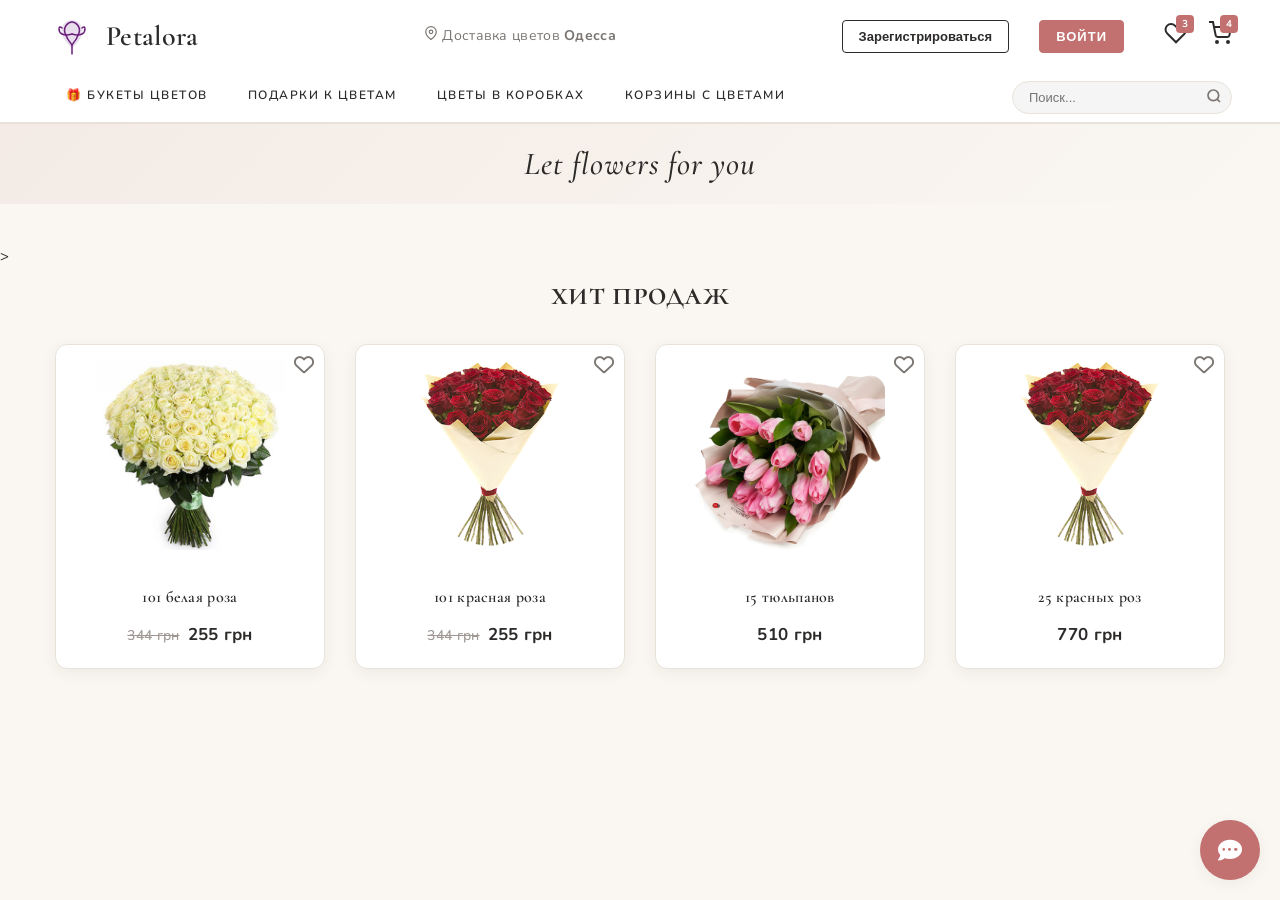
==== index.html @ 62cc8203 "fresh start" ====
<!DOCTYPE html>
<html lang="ru">
<head>
    <meta charset="UTF-8">
    <meta name="viewport" content="width=device-width, initial-scale=1.0">
    <title>Petalora — Бутик флористики</title>
    
    <link rel="stylesheet" href="https://cdnjs.cloudflare.com/ajax/libs/font-awesome/6.4.0/css/all.min.css">
    <link href="https://fonts.googleapis.com/css2?family=Cormorant+Garamond:ital,wght@0,400;0,500;0,600;1,400;1,500&family=Nunito:wght@400;500;600;700&display=swap" rel="stylesheet">
    
    <link rel="stylesheet" href="css/style.css">
</head>
<body>

    <div id="header-container"></div>

    <div class="hero-banner">
        <div class="container hero-inner">
            <div class="hero-text">
                <h1>Let flowers for you</h1>
            </div>
        </div>
    </div>>

    <main class="container">
        <div class="section-header">
            <h2>Хит продаж</h2>
        </div>
        
        <div class="product-grid">
            <div class="product-card">
                <i class="far fa-heart wishlist-icon"></i>
                <img src="assets/images/101 rose.jpg" alt="101 белая роза">
                <div class="product-title">101 белая роза</div>
                <div class="price-block">
                    <span class="old-price">344 грн</span>
                    <span class="new-price">255 грн</span>
                </div>
            </div>

            <div class="product-card">
                <i class="far fa-heart wishlist-icon"></i>
                <img src="assets/images/25_red_rose.png" alt="101 красная роза">
                <div class="product-title">101 красная роза</div>
                <div class="price-block">
                    <span class="old-price">344 грн</span>
                    <span class="new-price">255 грн</span>
                </div>
            </div>

            <div class="product-card">
                <i class="far fa-heart wishlist-icon"></i>
                <img src="assets/images/15_pink_tulpans.avif" alt="15 тюльпанов">
                <div class="product-title">15 тюльпанов</div>
                <div class="price-block">
                    <span class="new-price">510 грн</span>
                </div>
            </div>

            <div class="product-card">
                <i class="far fa-heart wishlist-icon"></i>
                <img src="assets/images/25_red_rose.png" alt="25 красных роз">
                <div class="product-title">25 красных роз</div>
                <div class="price-block">
                    <span class="new-price">770 грн</span>
                </div>
            </div>
        </div>
    </main>

    <div class="chat-widget" id="chatWidget"> 
        <div class="chat-header">
            <div class="chat-header-info" style="display:flex; align-items:center; gap:10px;">
                <div class="chat-avatar"><i class="fas fa-user-circle"></i></div>
                <div>
                    <strong>София</strong><br>
                    <small style="font-weight:normal;">Консультант</small>
                </div>
            </div>
            <button class="close-chat-btn" id="closeChatBtn" style="background:none; border:none; color:white; cursor:pointer;"><i class="fas fa-times"></i></button>
        </div>
        <div class="chat-body">
            <div class="msg bot-msg">Здравствуйте! Я могу вам чем-то помочь?</div>
        </div>
        <div class="chat-input">
            <input type="text" placeholder="Введите сообщение...">
            <i class="fas fa-paper-plane" style="color: #ccc;"></i>
        </div>
    </div>
    <button class="open-chat-btn" id="openChatBtn">
        <i class="fas fa-comment-dots"></i>
    </button>

    <script src="js/main.js"></script>
</body>
</html>
---- css/style.css ----
/* =========================================
   1. ПАЛИТРА И БАЗОВЫЕ НАСТРОЙКИ
   ========================================= */
:root {
    --bg-milky: #FAF7F2;      
    --accent-rose: #C27070;   
    --accent-sage: #849383;   
    --text-main: #2D2B2A;     
    --text-light: #7A7571;    
    
    --card: #FFFFFF;
    --border: #E8E2DA;
    --shadow: 0 4px 15px rgba(45, 43, 42, 0.06);

    /* Обратная совместимость для JS */
    --purple: var(--text-main); 
    --purple-dark: var(--text-main);
    --pink: var(--accent-rose);
    --purple-nav: #FFFFFF;    
    --pink-accent: var(--accent-rose);
    --bg-light: var(--bg-milky);
    --text-dark: var(--text-main);
    --text-gray: var(--text-light);
}

* {
    margin: 0;
    padding: 0;
    box-sizing: border-box;
}

body {
    background-color: var(--bg-milky);
    color: var(--text-main);
    font-family: 'Nunito', sans-serif;
    font-size: 15px;
    line-height: 1.6;
    letter-spacing: 0.3px;
    min-height: 100vh;
}

.container {
    width: 100%;
    max-width: 1200px;
    margin: 0 auto;
    padding: 0 15px;
}

/* =========================================
   2. ТИПОГРАФИКА (ПРЕМИУМ)
   ========================================= */
h1, h2, h3, .logo, .card-title, .product-title, .section-header h2 {
    font-family: 'Cormorant Garamond', serif;
    font-weight: 600;
    color: var(--text-main);
}

/* =========================================
   3. ШАПКА И НАВИГАЦИЯ
   ========================================= */
header, .top-header, nav, .main-nav {
    background-color: #FFFFFF;
    border-bottom: 1px solid var(--border);
}

.header-top {
    display: flex;
    justify-content: space-between;
    align-items: center;
    padding: 12px 48px;
}

.logo {
    font-size: 28px;
    text-decoration: none;
    display: flex;
    align-items: center;
    gap: 10px;
}

.header-city {
    font-size: 14px;
    color: var(--text-light);
}

.header-icons {
    display: flex;
    align-items: center;
    gap: 20px;
}

.icon-btn {
    background: none;
    border: none;
    cursor: pointer;
    color: var(--text-main);
    transition: 0.2s;
    position: relative;
}

.icon-btn:hover {
    color: var(--accent-rose);
}

.icon-btn svg {
    width: 24px;
    height: 24px;
}

.badge, .badge-count {
    position: absolute;
    top: -6px;
    right: -6px;
    background: var(--accent-rose);
    color: #fff;
    border-radius: 4px;
    width: 18px;
    height: 18px;
    font-size: 10px;
    font-weight: 700;
    display: flex;
    align-items: center;
    justify-content: center;
}

nav {
    padding: 0 48px;
    display: flex;
    justify-content: space-between;
    align-items: center;
}

.nav-links {
    display: flex;
    gap: 4px;
}

.nav-link, .menu a, .menu li {
    color: var(--text-main);
    text-decoration: none;
    font-size: 12px;
    font-weight: 600;
    text-transform: uppercase;
    letter-spacing: 1.5px;
    padding: 14px 18px;
    border-bottom: 3px solid transparent;
    transition: 0.2s;
}

.nav-link:hover, .menu a:hover {
    color: var(--accent-rose);
    border-bottom-color: var(--accent-rose);
}

.search-wrap { position: relative; display: flex; align-items: center; }
.search-input { background: #f5f5f5; border: 1px solid var(--border); border-radius: 20px; padding: 8px 40px 8px 16px; font-size: 13px; width: 220px; outline: none; transition: 0.3s; }
.search-btn { position: absolute; right: 10px; background: none; border: none; cursor: pointer; color: var(--text-light); }

/* =========================================
   4. КНОПКИ (УНИВЕРСАЛЬНЫЕ)
   ========================================= */
.btn-auth {
    width: 100%;
    background-color: var(--text-main);
    color: #ffffff;
    border: 1px solid var(--text-main);
    padding: 18px;
    border-radius: 4px;
    font-size: 16px;
    font-weight: 600;
    cursor: pointer;
    transition: all 0.3s ease;
}

.btn-auth:hover { background-color: transparent; color: var(--text-main); }

.btn-outline {
    background-color: transparent;
    color: var(--text-main);
    border: 1px solid var(--text-main);
    padding: 8px 16px;
    border-radius: 4px;
    font-size: 13px;
    font-weight: 600;
    cursor: pointer;
    transition: all 0.3s ease;
}

.btn-outline:hover { background-color: var(--text-main); color: #ffffff; }

.btn-primary, .btn-pink, .checkout-btn {
    background-color: var(--accent-rose);
    color: #ffffff;
    border: 1px solid var(--accent-rose);
    padding: 12px 24px;
    border-radius: 4px;
    font-size: 13px;
    font-weight: 600;
    text-transform: uppercase;
    letter-spacing: 1px;
    cursor: pointer;
    transition: all 0.3s ease;
}

.btn-primary:hover, .btn-pink:hover, .checkout-btn:hover { background-color: transparent; color: var(--accent-rose); }

.btn-social {
    flex: 1;
    display: flex;
    align-items: center;
    justify-content: center;
    gap: 12px;
    padding: 15px;
    background-color: #ffffff;
    border: 1px solid var(--border);
    border-radius: 4px;
    font-size: 16px;
    font-weight: 600;
    color: var(--text-main);
    cursor: pointer;
    transition: 0.3s;
}

.btn-social:hover { background-color: var(--bg-milky); border-color: var(--text-light); }
.btn-cart {
    width: calc(100% - 30px);
    margin: 15px auto;
    background-color: transparent;
    color: var(--text-main);
    border: 1px solid var(--text-main);
    padding: 10px;
    border-radius: 4px;
    font-size: 12px;
    font-weight: 600;
    text-transform: uppercase;
    letter-spacing: 1px;
    cursor: pointer;
    transition: all 0.3s ease;
}

.btn-cart:hover {
    background-color: var(--text-main);
    color: #ffffff;
}

/* =========================================
   5. ГЛАВНЫЙ БАННЕР И ТОВАРЫ
   ========================================= */
.hero-banner {
    background: linear-gradient(135deg, #F4EBE6 0%, #FAF7F2 100%);
    height: 80px;
    display: flex;
    align-items: center;
    justify-content: center;
    margin-bottom: 40px;
}

.hero-inner { text-align: center; width: 100%; max-width: 1200px; padding: 0 48px;}
.hero-text { margin: 0 auto; }
.hero-text h1 { font-size: 32px; line-height: 1; font-style: italic; font-weight: 500; letter-spacing: 1px; margin: 0; }

.section-header { text-align: center; margin: 0 0 25px; }
.section-header h2 { font-size: 32px; text-transform: lowercase; font-variant: small-caps; }

.product-grid { display: grid; grid-template-columns: repeat(4, 1fr); gap: 30px; margin-bottom: 50px; }

.product-card {
    background: var(--card);
    border: 1px solid var(--border);
    border-radius: 12px;
    padding-bottom: 20px;
    text-align: center;
    position: relative;
    overflow: hidden;
    transition: 0.3s;
    box-shadow: var(--shadow);
    display: flex;
    flex-direction: column;
}

.product-card:hover { transform: translateY(-8px); box-shadow: 0 12px 25px rgba(45, 43, 42, 0.1); }
.product-card img { 
    width: 100%; 
    height: 220px; /* Чуть увеличили высоту, чтобы букеты дышали */
    object-fit: contain; /* ВАЖНО: теперь букеты не обрезаются, а вписываются целиком */
    padding: 15px; /* Аккуратный отступ от краев карточки */
    margin-bottom: 5px; 
}

.wishlist-icon { position: absolute; top: 10px; right: 10px; color: var(--text-light); font-size: 20px; cursor: pointer; }
.product-title { font-size: 16px; margin: 15px 0 5px; }

.price-block { display: flex; justify-content: center; align-items: baseline; gap: 8px; margin-top: 5px; }
.old-price { font-size: 14px; color: #9E9692; text-decoration: line-through; font-weight: 500; }
.new-price { font-size: 17px; font-weight: 700; color: var(--text-main); }

/* =========================================
   6. СТРАНИЦА АВТОРИЗАЦИИ
   ========================================= */
.auth-page-bg { background-color: var(--bg-milky); }
.auth-wrapper { display: flex; justify-content: center; align-items: center; padding: 60px 15px; min-height: calc(100vh - 120px); }
.auth-card { background: var(--card); width: 100%; max-width: 550px; border-radius: 16px; box-shadow: var(--shadow); padding: 50px 60px; border: 1px solid var(--border); }

.auth-tabs { display: flex; border-bottom: 1px solid var(--border); margin-bottom: 25px; }
.auth-tab { flex: 1; text-align: center; padding: 15px 0; cursor: pointer; font-size: 16px; color: var(--text-light); border-bottom: 2px solid transparent; transition: all 0.3s; }
.auth-tab.active { color: var(--text-main); font-weight: 700; border-bottom: 2px solid var(--accent-rose); }
.auth-tab:hover { color: var(--text-main); }

.auth-form { display: none; }
.auth-form.active { display: block; }
.form-group { margin-bottom: 15px; }
.form-row { display: flex; gap: 15px; }

.form-label { display: block; font-size: 13px; color: var(--text-light); margin-bottom: 8px; font-weight: 600; }
.form-input { width: 100%; padding: 14px 16px; border: 1px solid var(--border); border-radius: 4px; font-size: 15px; outline: none; transition: 0.2s; background: #fff; color: var(--text-main); }
.form-input:focus { border-color: var(--text-main); }

.password-wrapper { position: relative; display: flex; align-items: center; }
.password-wrapper .form-input { padding-right: 50px; }
.toggle-password { position: absolute; right: 18px; background: none; border: none; color: var(--text-light); font-size: 18px; cursor: pointer; outline: none; transition: 0.2s; }
.toggle-password:hover { color: var(--text-main); }

.forgot-link { display: block; text-align: right; font-size: 13px; color: var(--text-main); margin-bottom: 20px; text-decoration: underline; }
.auth-divider { display: flex; align-items: center; text-align: center; color: var(--text-light); font-size: 12px; margin: 25px 0; }
.auth-divider::before, .auth-divider::after { content: ''; flex: 1; border-bottom: 1px solid var(--border); }
.auth-divider::before { margin-right: 15px; }
.auth-divider::after { margin-left: 15px; }

.auth-footer { text-align: center; font-size: 13px; color: var(--text-light); }
.auth-footer span { color: var(--text-main); cursor: pointer; font-weight: 700; text-decoration: underline; }

/* =========================================
   7. ЛИЧНЫЙ КАБИНЕТ (ПРОФИЛЬ)
   ========================================= */
.profile-layout { display: grid; grid-template-columns: 240px 1fr; gap: 24px; max-width: 1200px; margin: 40px auto; padding: 0 48px; }

.sidebar { background: var(--card); border-radius: 12px; box-shadow: var(--shadow); border: 1px solid var(--border); height: fit-content; overflow: hidden; }
.sidebar-avatar { display: flex; flex-direction: column; align-items: center; padding: 32px 20px 24px; border-bottom: 1px solid var(--border); }
.avatar-circle { width: 72px; height: 72px; border-radius: 50%; background: var(--bg-milky); display: flex; align-items: center; justify-content: center; margin-bottom: 14px; border: 1px solid var(--border); }
.sidebar-name { font-weight: 700; font-size: 16px; }
.sidebar-email { font-size: 13px; color: var(--text-light); margin-top: 4px; }

.sidebar-item { display: flex; align-items: center; gap: 12px; padding: 13px 20px; font-size: 14px; font-weight: 500; cursor: pointer; transition: all .2s; color: var(--text-main); border-left: 3px solid transparent; }
.sidebar-item:hover { background: var(--bg-milky); color: var(--accent-rose); }
.sidebar-item.active { color: var(--text-main); border-left-color: var(--text-main); background: var(--bg-milky); font-weight: 700; }
.sidebar-item.danger { color: #e74c3c; }
.sidebar-item.danger:hover { background: #fdecea; border-left-color: #e74c3c; color: #c0392b; }
.sidebar-item svg { width: 20px; height: 20px; flex-shrink: 0; }
.sidebar-badge { margin-left: auto; background: var(--accent-rose); color: #fff; border-radius: 4px; padding: 2px 8px; font-size: 11px; font-weight: 700; }

.content-card { background: var(--card); border-radius: 12px; box-shadow: var(--shadow); border: 1px solid var(--border); padding: 36px; display: none; }
.content-card.active { display: block; }
.card-title { font-family: 'Cormorant Garamond', serif; font-size: 26px; font-weight: 600; margin-bottom: 4px; }
.card-subtitle { font-size: 13px; color: var(--text-light); margin-bottom: 28px; }

/* --- Избранное --- */
.fav-grid { display: grid; grid-template-columns: repeat(3, 1fr); gap: 20px; }
.fav-card { border: 1px solid var(--border); border-radius: 12px; background: #fff; position: relative; overflow: hidden; transition: 0.3s; }
.fav-card:hover { transform: translateY(-4px); box-shadow: var(--shadow); }
.fav-img { height: 160px; display: flex; align-items: center; justify-content: center; font-size: 64px; background: var(--bg-milky); }
.fav-remove { position: absolute; top: 10px; right: 10px; width: 32px; height: 32px; border-radius: 50%; background: #fff; border: 1px solid var(--border); cursor: pointer; display: flex; align-items: center; justify-content: center; transition: 0.2s; color: var(--text-light); }
.fav-remove:hover { background: var(--accent-rose); color: #fff; border-color: var(--accent-rose); }
.fav-info { padding: 14px; text-align: center; }
.fav-name { font-weight: 600; font-size: 14px; }
.fav-price { color: var(--text-main); font-weight: 700; font-size: 16px; margin: 4px 0 10px; }
.fav-add-cart { width: 100%; background: var(--text-main); color: #fff; border: 1px solid var(--text-main); border-radius: 4px; padding: 9px; cursor: pointer; transition: 0.2s; font-weight: 600; }
.fav-add-cart:hover { background: transparent; color: var(--text-main); }

/* --- Корзина --- */
.cart-layout { display: grid; grid-template-columns: 1fr 300px; gap: 24px; align-items: start; }
.cart-items { display: flex; flex-direction: column; gap: 14px; }
.cart-item { display: flex; gap: 16px; align-items: center; border: 1px solid var(--border); border-radius: 12px; padding: 16px; background: #fff; }
.cart-item-img { width: 80px; height: 80px; border-radius: 8px; background: var(--bg-milky); display: flex; align-items: center; justify-content: center; font-size: 40px; }
.cart-item-details { flex: 1; }
.qty-control { display: flex; align-items: center; gap: 10px; }
.qty-btn { width: 30px; height: 30px; border-radius: 4px; border: 1px solid var(--border); background: #fff; cursor: pointer; font-weight: 600; }
.cart-item-remove { background: none; border: none; cursor: pointer; color: #ccc; transition: 0.2s; }
.cart-item-remove:hover { color: #e74c3c; }
.cart-summary { border: 1px solid var(--border); border-radius: 12px; padding: 24px; background: #fff; }
.summary-row { display: flex; justify-content: space-between; font-size: 14px; margin-bottom: 12px; color: var(--text-light); }
.summary-row.total { font-size: 18px; font-weight: 700; color: var(--text-main); border-top: 1px solid var(--border); padding-top: 12px; margin-top: 8px; }
.promo-input { width: 100%; border: 1px solid var(--border); border-radius: 4px; padding: 10px 14px; outline: none; margin: 16px 0; }

/* --- Заказы и Адреса --- */
.order-card { border: 1px solid var(--border); border-radius: 12px; padding: 20px; margin-bottom: 16px; background: #fff; }
.order-header { display: flex; justify-content: space-between; align-items: center; margin-bottom: 14px; }
.order-status { font-size: 12px; font-weight: 700; padding: 4px 12px; border-radius: 4px; }
.status-delivered { background: #e8f8f0; color: #27ae60; }
.status-pending { background: #fff8e1; color: #f39c12; }
.order-item-chip { background: var(--bg-milky); border-radius: 4px; padding: 8px 12px; font-size: 13px; display: inline-flex; margin: 0 5px 5px 0; border: 1px solid var(--border); }

.address-card { border: 1px solid var(--border); border-radius: 12px; padding: 16px 20px; display: flex; align-items: center; justify-content: space-between; margin-bottom: 12px; background: #fff; }
.address-card.default { border-color: var(--text-main); }
.default-badge { background: var(--bg-milky); color: var(--text-main); font-size: 11px; font-weight: 700; padding: 3px 8px; border-radius: 4px; border: 1px solid var(--border); }
.add-address-btn { width: 100%; display: flex; align-items: center; justify-content: center; gap: 8px; padding: 13px; border: 2px dashed var(--border); border-radius: 12px; background: none; color: var(--text-light); font-weight: 600; cursor: pointer; transition: 0.2s; }
.add-address-btn:hover { border-color: var(--text-main); color: var(--text-main); }

/* =========================================
   8. ВИДЖЕТЫ (Чат, Поиск, Уведомления)
   ========================================= */
.chat-widget { position: fixed; bottom: 20px; right: 20px; width: 300px; background: white; border-radius: 12px; box-shadow: var(--shadow); overflow: hidden; z-index: 1000; display: none; border: 1px solid var(--border); }
.chat-header { background: var(--accent-rose); color: white; padding: 10px 15px; display: flex; justify-content: space-between; align-items: center; }
.chat-body { height: 200px; padding: 15px; background: #f9f9f9; display: flex; flex-direction: column; gap: 10px; overflow-y: auto; }
.msg { padding: 8px 12px; border-radius: 12px; font-size: 13px; max-width: 80%; }
.bot-msg { background: #e9ecef; align-self: flex-start; }
.user-msg { background: white; border: 1px solid var(--accent-sage); color: var(--accent-sage); align-self: flex-end; }
.chat-input { display: flex; padding: 10px; border-top: 1px solid var(--border); background: white; }
.chat-input input { flex-grow: 1; border: none; outline: none; font-size: 13px; }
.open-chat-btn { position: fixed; bottom: 20px; right: 20px; width: 60px; height: 60px; background-color: var(--accent-rose); color: white; border: none; border-radius: 50%; font-size: 24px; cursor: pointer; box-shadow: var(--shadow); display: flex; align-items: center; justify-content: center; z-index: 1000; transition: 0.2s; }
.open-chat-btn:hover { transform: scale(1.1); }

.search-results { position: absolute; top: calc(100% + 8px); right: 0; background: #fff; border-radius: 12px; box-shadow: var(--shadow); width: 320px; overflow: hidden; display: none; z-index: 200; border: 1px solid var(--border); }
.search-results.active { display: block; }
.search-result-item { display: flex; align-items: center; gap: 12px; padding: 12px 16px; cursor: pointer; border-bottom: 1px solid var(--border); }
.search-result-item:hover { background: var(--bg-milky); }
.search-result-img { width: 48px; height: 48px; border-radius: 8px; background: var(--bg-milky); display: flex; align-items: center; justify-content: center; font-size: 24px; }

.toast { position: fixed; bottom: 30px; right: 30px; background: #27ae60; color: #fff; padding: 14px 20px; border-radius: 4px; font-weight: 600; font-size: 14px; transform: translateY(80px); opacity: 0; transition: 0.4s; z-index: 1000; }
.toast.show { transform: translateY(0); opacity: 1; }
.toast.error { background: #e74c3c; }
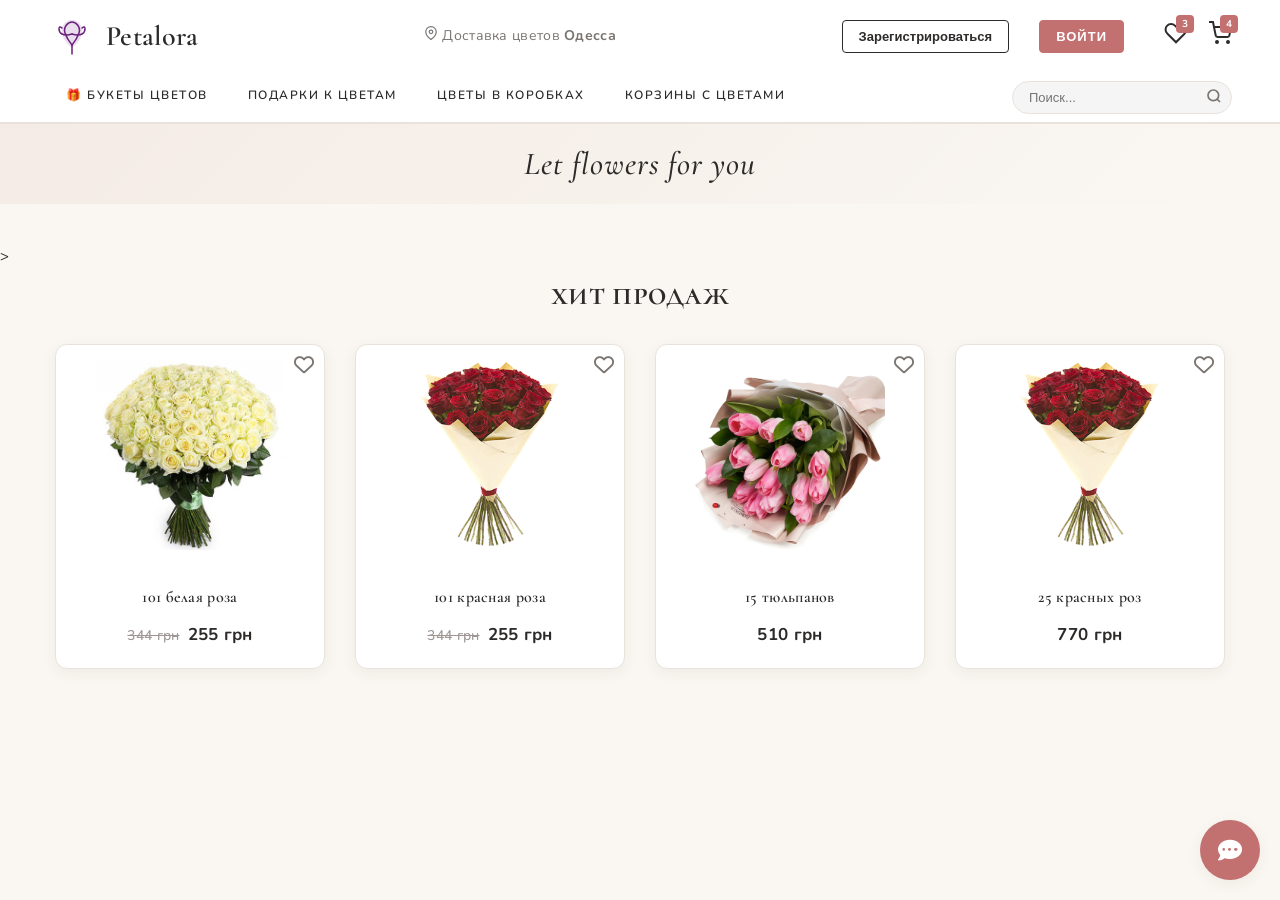
==== commit 67415ef8: "подключение стилей адаптивности" ====
--- a/index.html
+++ b/index.html
@@ -9,6 +9,7 @@
     <link href="https://fonts.googleapis.com/css2?family=Cormorant+Garamond:ital,wght@0,400;0,500;0,600;1,400;1,500&family=Nunito:wght@400;500;600;700&display=swap" rel="stylesheet">
     
     <link rel="stylesheet" href="css/style.css">
+    <link rel="stylesheet" href="css/media.css">
 </head>
 <body>
 
--- a/css/media.css
+++ b/css/media.css
@@ -0,0 +1,118 @@
+/* =========================================
+   АДАПТИВНОСТЬ ДЛЯ ПЛАНШЕТОВ (до 992px)
+   ========================================= */
+@media (max-width: 992px) {
+    /* Товары перестраиваются в 2 колонки вместо 4 */
+    .product-grid {
+        grid-template-columns: repeat(2, 1fr);
+    }
+    
+    /* Уменьшаем боковые отступы */
+    nav, .header-top, .hero-inner, .profile-layout {
+        padding-left: 20px !important;
+        padding-right: 20px !important;
+    }
+    
+    /* Сужаем левое меню в профиле */
+    .profile-layout {
+        grid-template-columns: 200px 1fr;
+    }
+    
+    /* Корзина выстраивается в один столбик */
+    .cart-layout {
+        grid-template-columns: 1fr;
+    }
+}
+
+/* =========================================
+   АДАПТИВНОСТЬ ДЛЯ ТЕЛЕФОНОВ (до 768px)
+   ========================================= */
+@media (max-width: 768px) {
+    /* --- Шапка и Навигация --- */
+    .header-top {
+        flex-wrap: wrap; /* Позволяем элементам переноситься на новую строку */
+        justify-content: center;
+        gap: 15px;
+    }
+    
+    .header-city {
+        display: none; /* Прячем город на телефоне для экономии места */
+    }
+    
+    nav {
+        flex-direction: column;
+        gap: 15px;
+        padding: 15px 20px !important;
+    }
+    
+    .nav-links {
+        flex-wrap: wrap;
+        justify-content: center;
+        gap: 10px;
+    }
+    
+    .search-wrap, .search-input {
+        width: 100%; /* Поиск растягивается на весь экран */
+    }
+
+    /* --- Главный баннер --- */
+    .hero-banner {
+        height: auto !important; /* Убираем жесткую высоту в 80px */
+        padding: 20px 0;
+        margin-bottom: 25px;
+    }
+    
+    .hero-text h1 {
+        font-size: 26px !important; /* Уменьшаем журнальный заголовок */
+    }
+
+    /* --- Сетка товаров --- */
+    .product-grid {
+        gap: 15px; /* Уменьшаем расстояние между карточками */
+    }
+    
+    .product-card img {
+        height: 160px !important; /* Картинки делаем чуть ниже */
+    }
+
+    /* --- Личный кабинет --- */
+    .profile-layout {
+        grid-template-columns: 1fr; /* Боковое меню прыгает наверх, контент вниз */
+        margin: 20px auto;
+    }
+    
+    .form-row {
+        grid-template-columns: 1fr; /* Инпуты (Имя, Фамилия) встают друг под друга */
+    }
+    
+    .fav-grid {
+        grid-template-columns: repeat(2, 1fr); /* Избранное в 2 колонки */
+    }
+    
+    /* --- Виджет чата --- */
+    .chat-widget {
+        width: calc(100% - 40px); /* Чат не вылезает за края экрана */
+        right: 20px;
+    }
+}
+
+/* =========================================
+   ОЧЕНЬ МАЛЕНЬКИЕ ЭКРАНЫ (до 480px)
+   ========================================= */
+@media (max-width: 480px) {
+    /* Товары перестраиваются в 1 крупную колонку */
+    .product-grid, .fav-grid {
+        grid-template-columns: 1fr; 
+    }
+    
+    .product-card img {
+        height: 220px !important; /* Возвращаем крупный размер картинке для 1 колонки */
+    }
+    
+    /* Товары в корзине перестраиваются компактно */
+    .cart-item {
+        flex-direction: column;
+        text-align: center;
+        gap: 10px;
+    }
+}
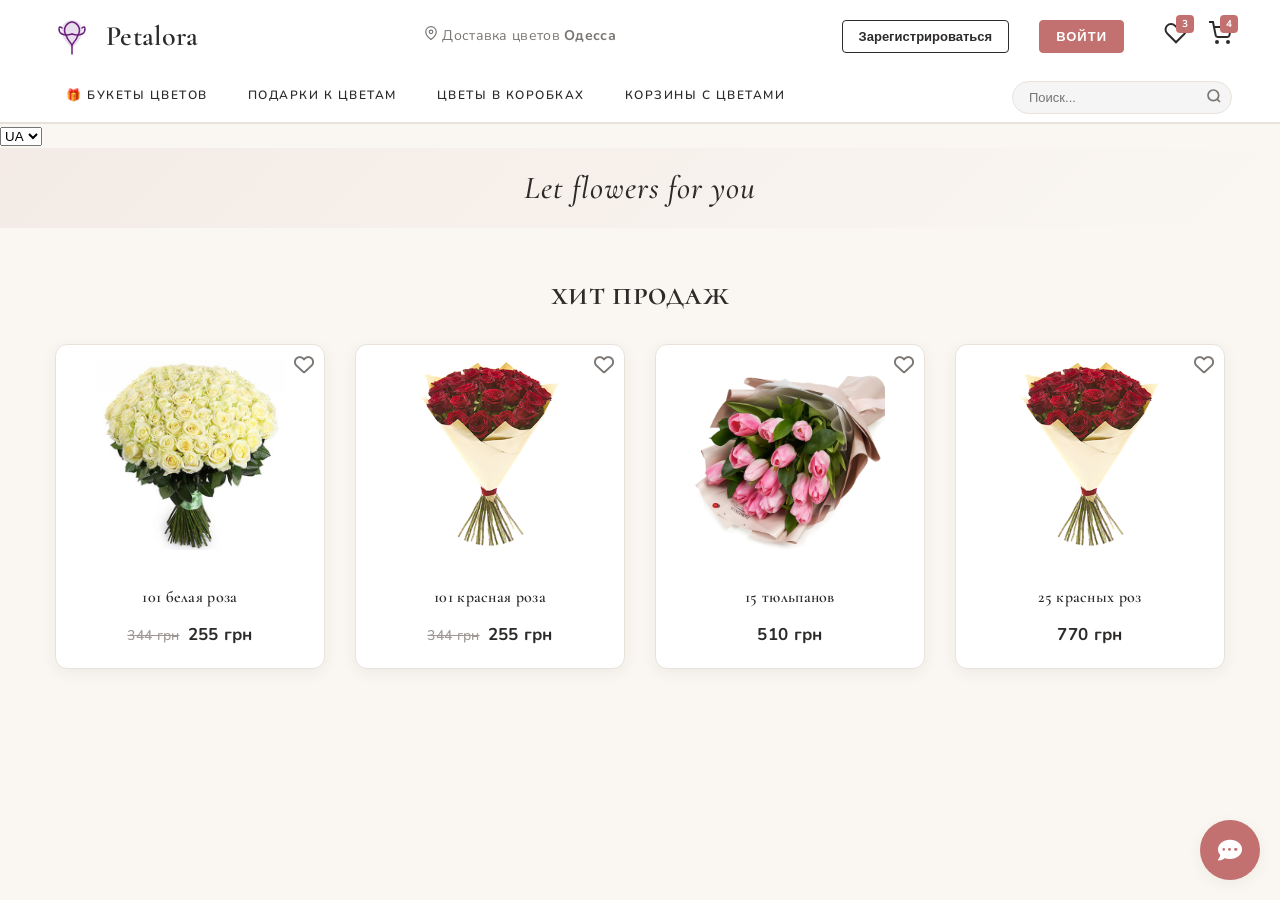
==== commit 4cb13ed8: "смена языка" ====
--- a/index.html
+++ b/index.html
@@ -14,6 +14,13 @@
 <body>
 
     <div id="header-container"></div>
+    <div class="lang-switcher">
+    <select id="lang-select">
+        <option value="uk">UA</option>
+        <option value="en">EN</option>
+        <option value="ru">RU</option>
+    </select>
+</div>
 
     <div class="hero-banner">
         <div class="container hero-inner">
@@ -21,7 +28,7 @@
                 <h1>Let flowers for you</h1>
             </div>
         </div>
-    </div>>
+    </div>
 
     <main class="container">
         <div class="section-header">
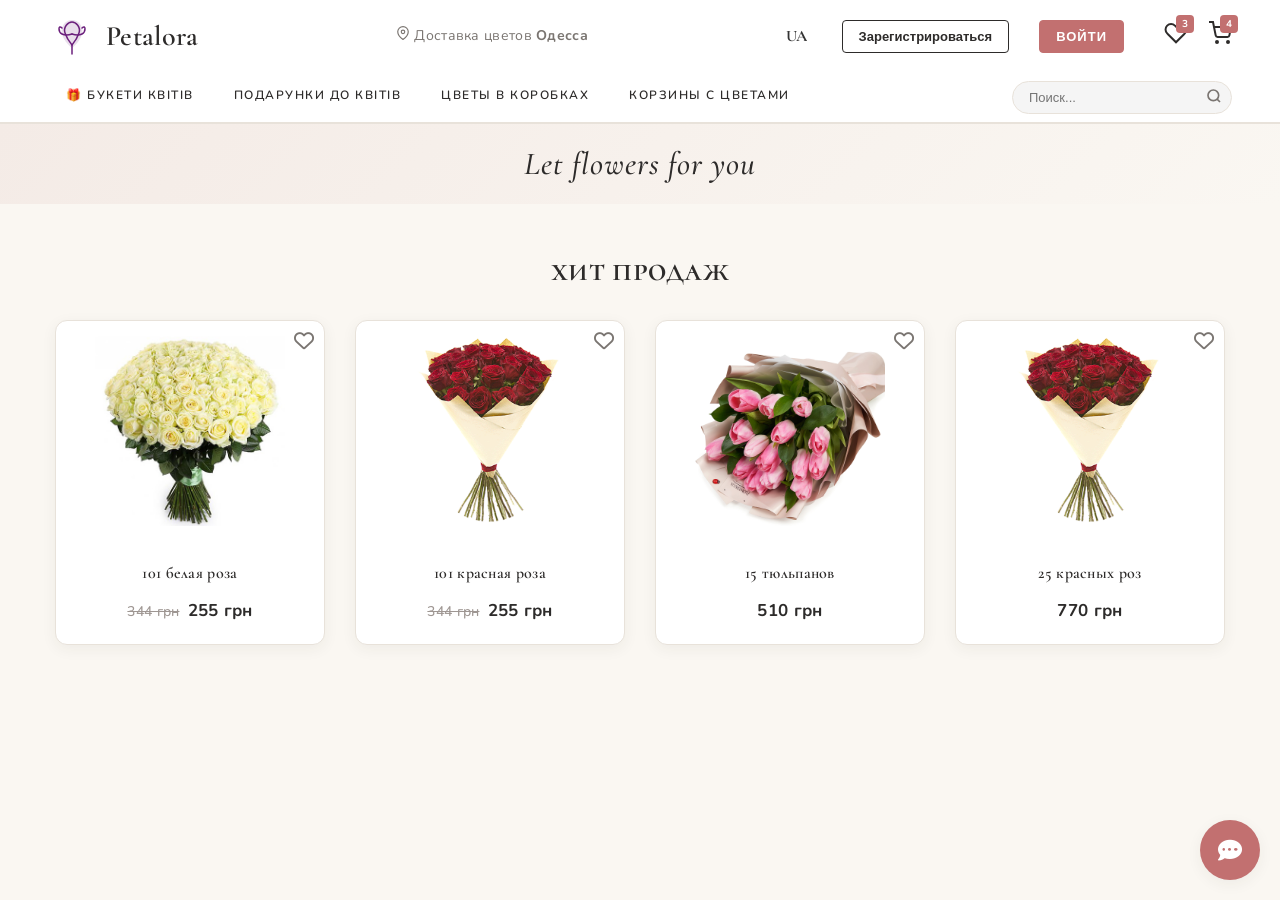
==== commit a06bb7f9: "Небольшие изминения" ====
--- a/index.html
+++ b/index.html
@@ -6,7 +6,7 @@
     <title>Petalora — Бутик флористики</title>
     
     <link rel="stylesheet" href="https://cdnjs.cloudflare.com/ajax/libs/font-awesome/6.4.0/css/all.min.css">
-    <link href="https://fonts.googleapis.com/css2?family=Cormorant+Garamond:ital,wght@0,400;0,500;0,600;1,400;1,500&family=Nunito:wght@400;500;600;700&display=swap" rel="stylesheet">
+   <link href="https://fonts.googleapis.com/css2?family=Cormorant+Garamond:ital,wght@0,400;0,500;0,600;0,700;1,400;1,500&family=Nunito:wght@400;500;600;700&display=swap" rel="stylesheet">
     
     <link rel="stylesheet" href="css/style.css">
     <link rel="stylesheet" href="css/media.css">
@@ -14,13 +14,6 @@
 <body>
 
     <div id="header-container"></div>
-    <div class="lang-switcher">
-    <select id="lang-select">
-        <option value="uk">UA</option>
-        <option value="en">EN</option>
-        <option value="ru">RU</option>
-    </select>
-</div>
 
     <div class="hero-banner">
         <div class="container hero-inner">
--- a/css/style.css
+++ b/css/style.css
@@ -417,4 +417,22 @@
 
 .toast { position: fixed; bottom: 30px; right: 30px; background: #27ae60; color: #fff; padding: 14px 20px; border-radius: 4px; font-weight: 600; font-size: 14px; transform: translateY(80px); opacity: 0; transition: 0.4s; z-index: 1000; }
 .toast.show { transform: translateY(0); opacity: 1; }
-.toast.error { background: #e74c3c; }+.toast.error { background: #e74c3c; }
+/* --- Стили для переключателя языков --- */
+.lang-select {
+    background: transparent;
+    border: none;
+    font-family: 'Cormorant Garamond', serif;
+    font-size: 16px;
+    font-weight: 700 !important; /* !important заставит его быть жирным везде */
+    cursor: pointer;
+    outline: none;
+    margin-right: 15px;
+    color: #333;
+    text-transform: uppercase;
+    appearance: none;
+}
+
+.lang-select:hover {
+    color: #88a08b; /* Можешь поменять на цвет твоего логотипа */
+}
